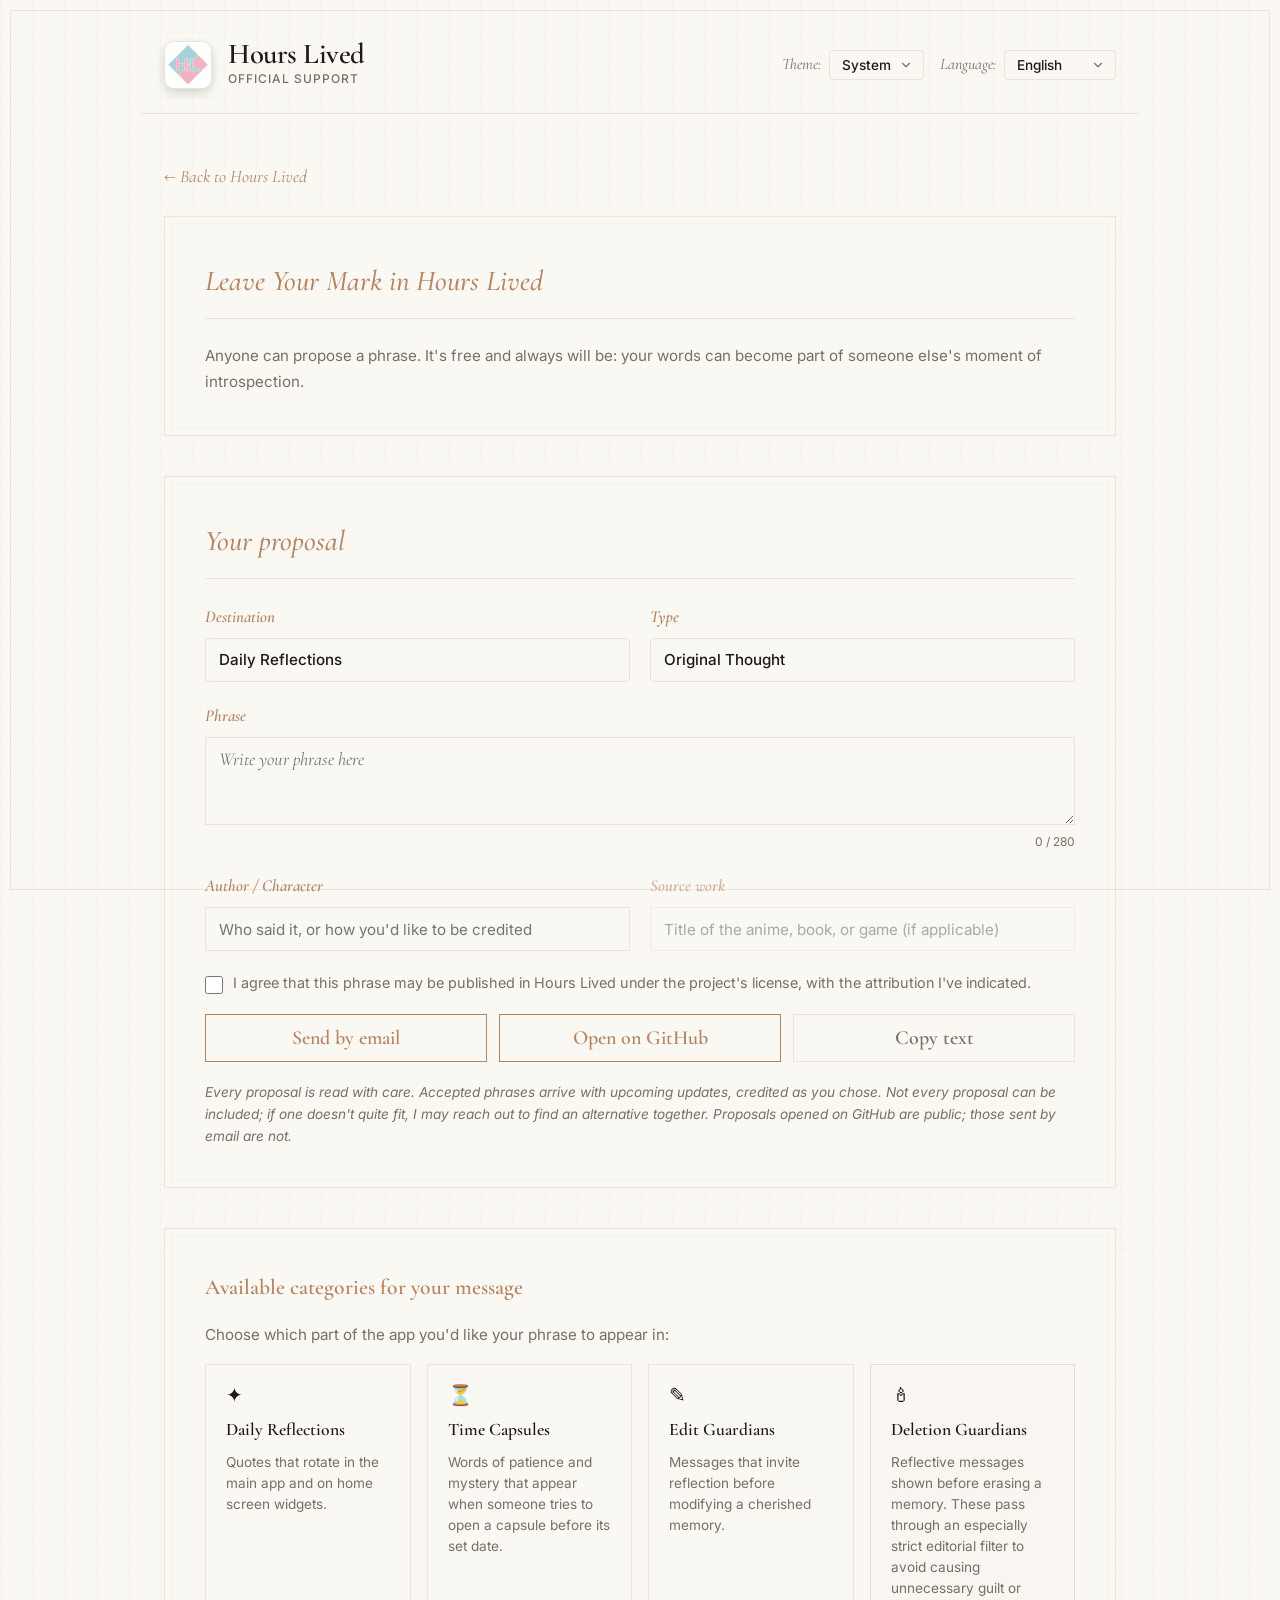
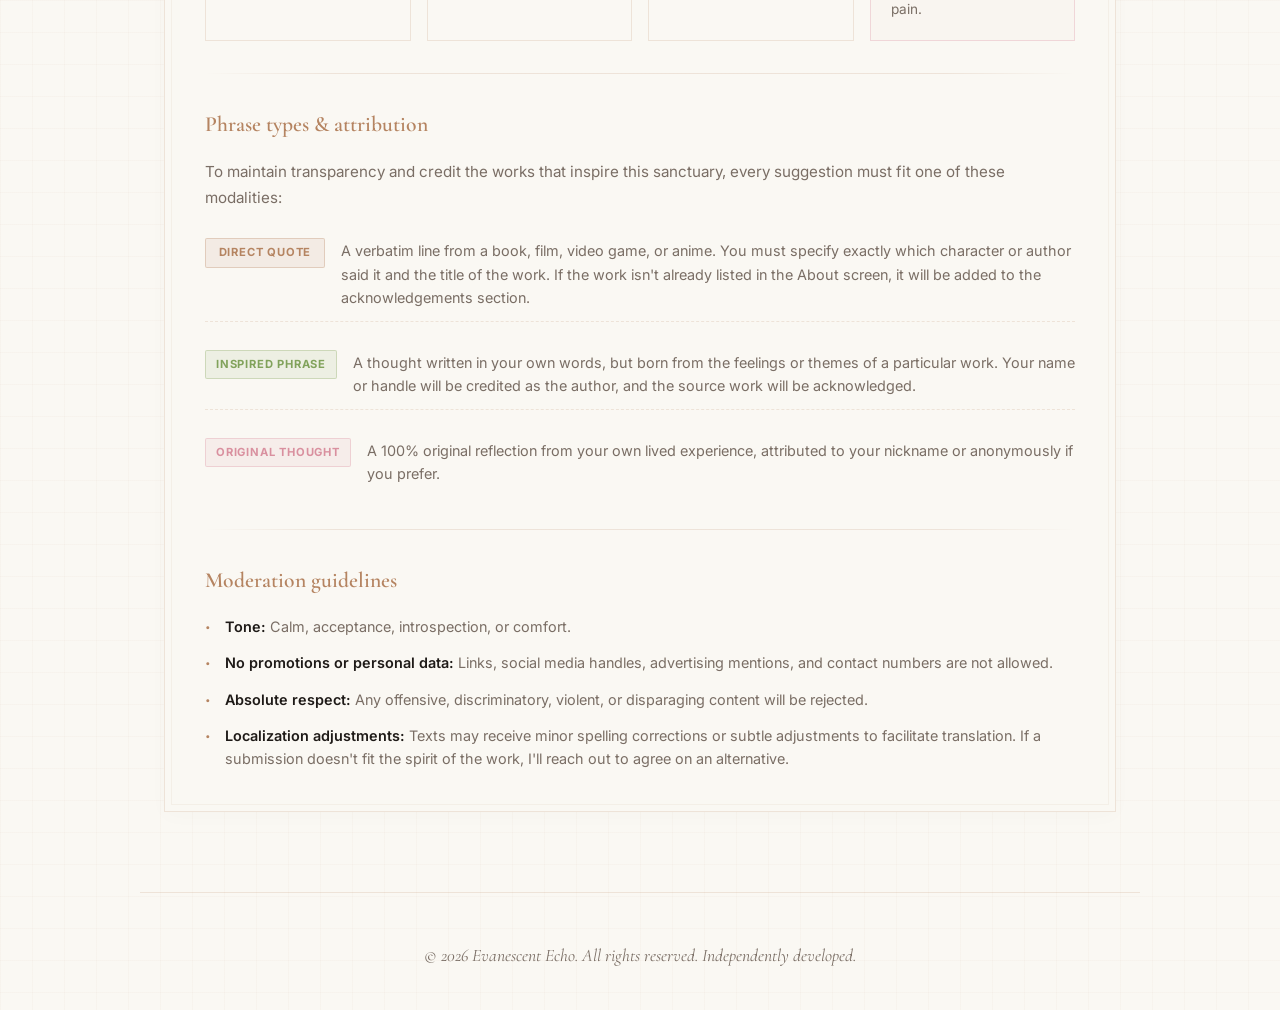
==== propose.html @ eb551d52 "feat(web): free phrase proposals on their own page Proposing a phrase no longer goes through Ko-fi. " ====
<!DOCTYPE html>
<html lang="en" data-theme="system">
<head>
    <meta charset="UTF-8">
    <meta name="viewport" content="width=device-width, initial-scale=1.0">
    <title>Hours Lived — Propose a phrase</title>

    <link rel="preconnect" href="https://fonts.googleapis.com">
    <link rel="preconnect" href="https://fonts.gstatic.com" crossorigin>
    <link href="https://fonts.googleapis.com/css2?family=Cormorant+Garamond:ital,wght@0,300;0,400;0,500;0,600;0,700;1,300;1,400;1,500;1,600&family=Inter:wght@300;400;500;600;700&display=swap" rel="stylesheet">

    <link rel="stylesheet" href="css/styles.css">
    <link rel="icon" type="image/png" href="assets/logo.png">
</head>
<body class="lang-active-en">

    <header>
        <div class="logo-area">
            <img src="assets/logo.png" alt="Hours Lived Logo" class="logo-img" onerror="this.style.display='none'">
            <div class="logo-text">
                <div class="logo-title">Hours Lived</div>
                <div class="logo-subtitle" data-i18n="logoSub">Official Support</div>
            </div>
        </div>

        <div class="selectors">
            <div class="select-wrapper">
                <span data-i18n="themeLbl">Theme:</span>
                <select id="theme-select" onchange="applyTheme(this.value)">
                    <option value="light" data-i18n="themeLight">Light</option>
                    <option value="dark" data-i18n="themeDark">Dark</option>
                    <option value="system" data-i18n="themeSystem" selected>System</option>
                </select>
            </div>
            <div class="select-wrapper">
                <span data-i18n="langLbl">Language:</span>
                <select id="lang-select" onchange="applyLanguage(this.value)">
                    <option value="en" selected>English</option>
                    <option value="es">Español</option>
                    <option value="de">Deutsch</option>
                    <option value="fr">Français</option>
                    <option value="it">Italiano</option>
                    <option value="ja">日本語</option>
                    <option value="ko">한국어</option>
                    <option value="pt">Português</option>
                    <option value="ru">Русский</option>
                    <option value="zh">中文</option>
                </select>
            </div>
        </div>
    </header>

    <main>
        <p class="propose-back"><a href="index.html" data-i18n="proposeBack">← Back to Hours Lived</a></p>

        <!-- Intro -->
        <div class="card">
            <div class="card-header">
                <h2 data-i18n="footprintTitle">Leave Your Mark on Hours Lived</h2>
            </div>
            <p class="propose-lead" data-i18n="proposeIntro">Anyone can propose a phrase. It's free and always will be: your words can become part of someone else's moment of introspection.</p>
        </div>

        <!-- Form -->
        <div class="card" style="margin-top: 2.5rem;">
            <div class="card-header">
                <h2 data-i18n="formTitle">Your proposal</h2>
            </div>
            <form id="propose-form" class="propose-form" novalidate>
                <div class="propose-row">
                    <label class="propose-field">
                        <span data-i18n="footprintTplKeyDest">Destination</span>
                        <select id="f-dest" name="dest">
                            <option value="daily" data-i18n="footprintCat1Title">Daily Reflections</option>
                            <option value="capsule" data-i18n="footprintCat2Title">Time Capsules</option>
                            <option value="edit" data-i18n="footprintCat3Title">Edit Guardians</option>
                            <option value="delete" data-i18n="footprintCat4Title">Deletion Guardians</option>
                        </select>
                    </label>
                    <label class="propose-field">
                        <span data-i18n="footprintTplKeyType">Type</span>
                        <select id="f-type" name="type">
                            <option value="direct" data-i18n="footprintTypeBadge1">Direct Quote</option>
                            <option value="inspired" data-i18n="footprintTypeBadge2">Inspired Thought</option>
                            <option value="original" data-i18n="footprintTypeBadge3" selected>Original Reflection</option>
                        </select>
                    </label>
                </div>

                <label class="propose-field">
                    <span data-i18n="footprintTplKeyPhrase">Quote</span>
                    <textarea id="f-phrase" name="phrase" rows="3" maxlength="280" required data-i18n-placeholder="footprintTplValPhrase" placeholder="Write your quote here"></textarea>
                    <small class="propose-counter"><span id="f-count">0</span> / 280</small>
                </label>

                <div class="propose-row">
                    <label class="propose-field">
                        <span data-i18n="footprintTplKeyAuthor">Author / Character</span>
                        <input id="f-author" name="author" type="text" maxlength="80" data-i18n-placeholder="footprintTplValAuthor" placeholder="Who said it, or how you want to sign">
                    </label>
                    <label class="propose-field" id="f-work-field">
                        <span data-i18n="footprintTplKeyWork">Original Work</span>
                        <input id="f-work" name="work" type="text" maxlength="120" data-i18n-placeholder="footprintTplValWork" placeholder="Title of the anime, book, or game">
                    </label>
                </div>

                <label class="propose-consent">
                    <input id="f-consent" type="checkbox" required>
                    <span data-i18n="formConsent">I agree that this phrase may be published in Hours Lived under the project's license, with the attribution I've indicated.</span>
                </label>

                <p id="f-error" class="propose-error" role="alert" hidden></p>

                <div class="propose-actions">
                    <button type="button" class="btn-action" id="f-email" data-i18n="formSendEmail">Send by email</button>
                    <button type="button" class="btn-action" id="f-github" data-i18n="formSendGithub">Open on GitHub</button>
                    <button type="button" class="btn-action propose-secondary" id="f-copy" data-i18n="formCopy">Copy text</button>
                </div>
                <p class="propose-note" data-i18n="formAfter">Every proposal is read with care. Accepted phrases arrive with upcoming updates, credited as you chose. Not every proposal can be included; if one doesn't quite fit, I may reach out to find an alternative together.</p>
            </form>
        </div>

        <!-- Guidelines -->
        <div class="card" style="margin-top: 2.5rem;">
            <h3 class="propose-subtitle" data-i18n="footprintCategoriesTitle">Available categories for your message</h3>
            <p class="propose-text" data-i18n="footprintCategoriesIntro">Choose which part of the project receives your quote:</p>
            <div class="footprint-categories">
                <div class="footprint-cat-card">
                    <div class="footprint-cat-icon">✦</div>
                    <h4 data-i18n="footprintCat1Title">Daily Reflections</h4>
                    <p data-i18n="footprintCat1Desc">Quotes rotating across the home screen and desktop widgets.</p>
                </div>
                <div class="footprint-cat-card">
                    <div class="footprint-cat-icon">⏳</div>
                    <h4 data-i18n="footprintCat2Title">Time Capsules</h4>
                    <p data-i18n="footprintCat2Desc">Words of patience displayed when someone attempts to unlock a capsule early.</p>
                </div>
                <div class="footprint-cat-card">
                    <div class="footprint-cat-icon">✎</div>
                    <h4 data-i18n="footprintCat3Title">Edit Guardians</h4>
                    <p data-i18n="footprintCat3Desc">Thoughtful prompts asking users to reflect before modifying a precious memory.</p>
                </div>
                <div class="footprint-cat-card footprint-cat-sensitive">
                    <div class="footprint-cat-icon">🕯</div>
                    <h4 data-i18n="footprintCat4Title">Deletion Guardians</h4>
                    <p data-i18n="footprintCat4Desc">Calming reflections before permanently deleting a memory, carefully curated to prevent distress.</p>
                </div>
            </div>

            <div class="divider-line"></div>

            <h3 class="propose-subtitle" data-i18n="footprintTypesTitle">Quote types and attribution</h3>
            <p class="propose-text" data-i18n="footprintTypesIntro">To maintain transparency and credit original works, suggestions must fit into one of these modalities:</p>
            <div class="footprint-types">
                <div class="footprint-type-row">
                    <span class="footprint-type-badge" data-i18n="footprintTypeBadge1">Direct Quote</span>
                    <p data-i18n="footprintTypeDesc1">A verbatim quote from a book, movie, game, or anime with precise character/author credit and source title.</p>
                </div>
                <div class="footprint-type-row">
                    <span class="footprint-type-badge secondary" data-i18n="footprintTypeBadge2">Inspired Thought</span>
                    <p data-i18n="footprintTypeDesc2">A reflection in your own words inspired by the themes of a particular work, attributed to you with reference to the original work.</p>
                </div>
                <div class="footprint-type-row">
                    <span class="footprint-type-badge tertiary" data-i18n="footprintTypeBadge3">Original Reflection</span>
                    <p data-i18n="footprintTypeDesc3">A 100% original thought born from your own life experiences, credited to your nickname or anonymously.</p>
                </div>
            </div>

            <div class="divider-line"></div>

            <h3 class="propose-subtitle" data-i18n="footprintModerationTitle">Moderation guidelines</h3>
            <ul class="footprint-moderation-list">
                <li><strong data-i18n="footprintModToneLabel">Tone:</strong> <span data-i18n="footprintModToneDesc">Calm, acceptance, introspection, or comfort.</span></li>
                <li><strong data-i18n="footprintModPrivLabel">No promotions or personal data:</strong> <span data-i18n="footprintModPrivDesc">No links, social media handles, advertising, or contact information.</span></li>
                <li><strong data-i18n="footprintModRespLabel">Absolute respect:</strong> <span data-i18n="footprintModRespDesc">Any offensive, discriminatory, violent, or disparaging content will be rejected.</span></li>
                <li><strong data-i18n="footprintModL10nLabel">Localization adjustments:</strong> <span data-i18n="footprintModL10nDesc">Texts may receive minor adjustments to facilitate translation.</span></li>
            </ul>
        </div>
    </main>

    <footer>
        <p data-i18n="footerText">© 2026 Evanescent Echo. All rights reserved. Independently developed.</p>
    </footer>

    <script src="js/propose.js"></script>
</body>
</html>
---- css/styles.css ----
/* CSS Custom Properties for Clannad Palettes */
:root {
    /* Light Theme values */
    --light-primary: #B58461;
    --light-secondary: #81A25B;
    --light-tertiary: #D9909F;
    --light-background: #FAF8F3;
    --light-surface: #FAF8F3;
    --light-text-primary: #1E1A17;
    --light-text-secondary: #7A6E65;
    --light-border: rgba(181, 132, 97, 0.18);
    --light-paper-grid: rgba(181, 132, 97, 0.035);

    /* Dark Theme values */
    --dark-primary: #C79A78;
    --dark-secondary: #A2C778;
    --dark-tertiary: #E59CA8;
    --dark-background: #181512;
    --dark-surface: #181512;
    --dark-text-primary: #E5E2E0;
    --dark-text-secondary: #A8A19B;
    --dark-border: rgba(199, 154, 120, 0.18);
    --dark-paper-grid: rgba(199, 154, 120, 0.025);

    /* Active Theme variables (Defaults to Light) */
    --primary: var(--light-primary);
    --secondary: var(--light-secondary);
    --tertiary: var(--light-tertiary);
    --background: var(--light-background);
    --surface: var(--light-surface);
    --text-primary: var(--light-text-primary);
    --text-secondary: var(--light-text-secondary);
    --border: var(--light-border);
    --paper-grid: var(--light-paper-grid);
    --transition-speed: 0.3s;
}

/* Dark Theme Override class */
[data-theme="dark"] {
    --primary: var(--dark-primary);
    --secondary: var(--dark-secondary);
    --tertiary: var(--dark-tertiary);
    --background: var(--dark-background);
    --surface: var(--dark-surface);
    --text-primary: var(--dark-text-primary);
    --text-secondary: var(--dark-text-secondary);
    --border: var(--dark-border);
    --paper-grid: var(--dark-paper-grid);
}

/* System Theme logic is handled in Javascript to ensure local storage syncs correctly */

* {
    box-sizing: border-box;
    margin: 0;
    padding: 0;
}

body {
    font-family: 'Inter', sans-serif;
    background-color: var(--background);
    color: var(--text-primary);
    line-height: 1.7;
    min-height: 100vh;
    display: flex;
    flex-direction: column;
    position: relative;
    /* Bullet journal paper pattern */
    background-size: 32px 32px;
    background-image: 
        linear-gradient(to right, var(--paper-grid) 1px, transparent 1px),
        linear-gradient(to bottom, var(--paper-grid) 1px, transparent 1px);
    transition: background-color var(--transition-speed), color var(--transition-speed);
}

/* Classical literary framing / border decoration */
body::before {
    content: "";
    position: fixed;
    top: 10px;
    left: 10px;
    right: 10px;
    bottom: 10px;
    border: 1px double var(--border);
    pointer-events: none;
    z-index: 1000;
}

header {
    max-width: 1000px;
    width: 100%;
    margin: 0 auto;
    padding: 2.5rem 1.5rem 1.5rem;
    display: flex;
    justify-content: space-between;
    align-items: center;
    flex-wrap: wrap;
    gap: 1.5rem;
    border-bottom: 1px solid var(--border);
}

.logo-area {
    display: flex;
    align-items: center;
    gap: 1rem;
}

.logo-img {
    width: 48px;
    height: 48px;
    border-radius: 10px;
    box-shadow: 0 4px 10px rgba(0, 0, 0, 0.15);
    border: 1px solid var(--border);
}

.logo-text {
    display: flex;
    flex-direction: column;
}

.logo-title {
    font-family: 'Cormorant Garamond', serif;
    font-size: 1.8rem;
    font-weight: 600;
    line-height: 1;
    letter-spacing: -0.5px;
}

.logo-subtitle {
    font-size: 0.75rem;
    color: var(--text-secondary);
    letter-spacing: 1px;
    text-transform: uppercase;
    font-weight: 500;
}

.selectors {
    display: flex;
    align-items: center;
    gap: 1rem;
}

/* Classical Selector Dropdowns */
.select-wrapper {
    position: relative;
    display: flex;
    align-items: center;
}

.select-wrapper span {
    font-family: 'Cormorant Garamond', serif;
    font-size: 1rem;
    font-style: italic;
    margin-right: 0.5rem;
    color: var(--text-secondary);
}

select {
    appearance: none;
    -webkit-appearance: none;
    background: var(--surface);
    border: 1px solid var(--border);
    color: var(--text-primary);
    padding: 6px 32px 6px 12px;
    border-radius: 4px;
    font-size: 0.85rem;
    font-family: 'Inter', sans-serif;
    font-weight: 500;
    cursor: pointer;
    outline: none;
    background-image: url("data:image/svg+xml;charset=UTF-8,%3csvg xmlns='http://www.w3.org/2000/svg' viewBox='0 0 24 24' fill='none' stroke='%237A6E65' stroke-width='2' stroke-linecap='round' stroke-linejoin='round'%3e%3cpolyline points='6 9 12 15 18 9'%3e%3c/polyline%3e%3c/svg%3e");
    background-repeat: no-repeat;
    background-position: right 10px center;
    background-size: 14px;
    transition: all var(--transition-speed);
}

select:hover {
    border-color: var(--primary);
}

main {
    flex: 1;
    max-width: 1000px;
    width: 100%;
    margin: 0 auto;
    padding: 3rem 1.5rem 5rem;
}

/* Hero Text */
.hero {
    text-align: center;
    margin-bottom: 3.5rem;
}

.hero h1 {
    font-family: 'Cormorant Garamond', serif;
    font-size: 3.2rem;
    font-weight: 400;
    font-style: italic;
    margin-bottom: 0.5rem;
    color: var(--text-primary);
}

.hero p {
    color: var(--text-secondary);
    font-size: 1.05rem;
    max-width: 550px;
    margin: 0 auto;
    font-family: 'Inter', sans-serif;
}

/* Editorial Index Navigation */
.tabs {
    display: flex;
    justify-content: center;
    flex-wrap: wrap;
    gap: 0.5rem;
    margin-bottom: 3rem;
    border-bottom: 1px solid var(--border);
    padding-bottom: 1rem;
}

.tab-btn {
    background: transparent;
    border: none;
    color: var(--text-secondary);
    font-family: 'Cormorant Garamond', serif;
    font-size: 1.25rem;
    font-weight: 500;
    padding: 8px 18px;
    cursor: pointer;
    border-radius: 4px;
    transition: all var(--transition-speed);
    position: relative;
}

.tab-btn:hover {
    color: var(--text-primary);
}

.tab-btn.active {
    color: var(--primary);
    font-weight: 600;
    background: rgba(181, 132, 97, 0.06);
}

.tab-panel {
    display: none;
}

.tab-panel.active {
    display: block;
    animation: fadeIn 0.5s ease;
}

/* Layout Grid */
.grid-layout {
    display: grid;
    grid-template-columns: 1.4fr 1fr;
    gap: 2.5rem;
    align-items: start;
}

@media (max-width: 850px) {
    .grid-layout {
        grid-template-columns: 1fr;
    }
}

/* Book-like Editorial Card */
.card {
    background: var(--surface);
    border: 1px solid var(--border);
    padding: 2.5rem;
    box-shadow: 0 4px 20px rgba(0, 0, 0, 0.02);
    position: relative;
}

/* Decorative vintage corner accents */
.card::before {
    content: "";
    position: absolute;
    top: 6px;
    left: 6px;
    right: 6px;
    bottom: 6px;
    border: 1px solid rgba(181, 132, 97, 0.08);
    pointer-events: none;
}

.card-header {
    margin-bottom: 1.5rem;
    border-bottom: 1px solid var(--border);
    padding-bottom: 0.75rem;
}

.card-header h2 {
    font-family: 'Cormorant Garamond', serif;
    font-size: 1.8rem;
    font-weight: 500;
    font-style: italic;
    color: var(--primary);
}

/* Literary Quote Block */
.quote-block {
    font-family: 'Cormorant Garamond', serif;
    font-size: 1.4rem;
    font-style: italic;
    color: var(--text-secondary);
    border-left: 2px solid var(--primary);
    padding-left: 1.5rem;
    margin: 2rem 0;
    line-height: 1.5;
}

.quote-block p {
    margin-bottom: 0.5rem;
}

#quote-author {
    font-family: 'Inter', sans-serif;
    font-size: 0.8rem;
    text-transform: uppercase;
    letter-spacing: 1px;
    font-weight: 600;
    text-align: right;
    color: var(--text-secondary);
    font-style: normal;
}

/* Custom Classical Buttons */
.btn-action {
    display: inline-flex;
    align-items: center;
    justify-content: center;
    background: transparent;
    border: 1px solid var(--primary);
    color: var(--primary);
    font-family: 'Cormorant Garamond', serif;
    font-weight: 600;
    font-size: 1.25rem;
    padding: 10px 24px;
    cursor: pointer;
    text-decoration: none;
    transition: all var(--transition-speed);
    width: 100%;
    text-align: center;
}

.btn-action:hover {
    background: var(--primary);
    color: var(--background);
}

.btn-kofi {
    border-color: var(--tertiary);
    color: var(--tertiary);
}

.btn-kofi:hover {
    background: var(--tertiary);
    color: var(--background);
}

.divider-line {
    height: 1px;
    background: linear-gradient(to right, transparent, var(--border) 15%, var(--border) 85%, transparent);
    margin: 2rem 0;
}

.contact-info {
    display: flex;
    flex-direction: column;
    gap: 0.25rem;
}

.contact-info label {
    font-family: 'Cormorant Garamond', serif;
    font-size: 1.15rem;
    font-style: italic;
    color: var(--text-secondary);
}

.contact-info a {
    color: var(--primary);
    text-decoration: none;
    font-weight: 500;
    font-size: 0.95rem;
}

.contact-info a:hover {
    text-decoration: underline;
}

/* Showcase Cards */
.feature-item {
    margin-bottom: 2rem;
}

.feature-item h3 {
    font-family: 'Cormorant Garamond', serif;
    font-size: 1.4rem;
    font-weight: 600;
    color: var(--secondary);
    margin-bottom: 0.5rem;
}

.feature-item p {
    color: var(--text-secondary);
    font-size: 0.95rem;
}

/* FAQ Styling */
.faq-item {
    margin-bottom: 2.2rem;
    border-bottom: 1px dashed var(--border);
    padding-bottom: 1.5rem;
}

.faq-item:last-child {
    border-bottom: none;
    padding-bottom: 0;
}

.faq-item h3 {
    font-family: 'Cormorant Garamond', serif;
    font-size: 1.4rem;
    font-weight: 600;
    color: var(--primary);
    margin-bottom: 0.5rem;
}

.faq-item p {
    color: var(--text-secondary);
    font-size: 0.95rem;
}

/* Legal Document Structure */
.document-container {
    max-width: 800px;
    margin: 0 auto;
}

.doc-meta {
    font-family: 'Cormorant Garamond', serif;
    font-size: 1.1rem;
    font-style: italic;
    color: var(--text-secondary);
    margin-bottom: 1.5rem;
    border-left: 2px solid var(--tertiary);
    padding-left: 0.75rem;
}

.doc-section {
    margin-bottom: 2.5rem;
}

.doc-section h3 {
    font-family: 'Cormorant Garamond', serif;
    font-size: 1.5rem;
    font-weight: 600;
    color: var(--primary);
    margin-bottom: 0.75rem;
}

.doc-section p, .doc-section ul {
    color: var(--text-secondary);
    font-size: 0.95rem;
    margin-bottom: 1rem;
}

.doc-section ul {
    padding-left: 1.5rem;
}

.doc-section li {
    margin-bottom: 0.5rem;
}

footer {
    max-width: 1000px;
    width: 100%;
    margin: auto auto 0 auto;
    padding: 3rem 1.5rem 2.5rem;
    border-top: 1px solid var(--border);
    text-align: center;
}

footer p {
    font-family: 'Cormorant Garamond', serif;
    color: var(--text-secondary);
    font-size: 1.1rem;
    font-style: italic;
}

html {
    scroll-behavior: smooth;
}

/* Custom Editorial Scrollbar */
::-webkit-scrollbar {
    width: 8px;
    height: 8px;
}
::-webkit-scrollbar-track {
    background: var(--background);
}
::-webkit-scrollbar-thumb {
    background: var(--border);
    border-radius: 4px;
}
::-webkit-scrollbar-thumb:hover {
    background: var(--primary);
}

/* Inline Code tag styling */
code {
    font-family: 'Courier New', Courier, monospace;
    background: rgba(181, 132, 97, 0.08);
    color: var(--primary);
    padding: 2px 6px;
    border-radius: 4px;
    font-size: 0.9em;
    font-weight: 500;
}

[data-theme="dark"] code {
    background: rgba(199, 154, 120, 0.12);
}

/* ==========================================
   Features Minimal Grid
   ========================================== */
.features-minimal-grid {
    display: grid;
    grid-template-columns: repeat(auto-fit, minmax(260px, 1fr));
    gap: 1.5rem;
    margin-top: 1.5rem;
}

.feature-minimal-card {
    padding: 1.25rem 1.5rem;
    border: 1px solid var(--border);
    background: var(--surface);
    position: relative;
}

.feature-minimal-card h3 {
    font-family: 'Cormorant Garamond', serif;
    font-size: 1.2rem;
    font-weight: 600;
    color: var(--secondary);
    margin-bottom: 0.5rem;
}

.feature-minimal-card p {
    font-size: 0.9rem;
    color: var(--text-secondary);
    line-height: 1.65;
}

/* ==========================================
   Benefits / Tiers Grid
   ========================================== */
.benefits-grid {
    display: grid;
    grid-template-columns: repeat(auto-fit, minmax(240px, 1fr));
    gap: 1.5rem;
}

.benefit-card {
    border: 1px solid var(--border);
    padding: 1.5rem;
    position: relative;
    background: var(--surface);
    transition: all var(--transition-speed);
}

.benefit-card:hover {
    transform: translateY(-4px);
    box-shadow: 0 10px 25px rgba(0, 0, 0, 0.03);
}

.benefit-card.premium {
    border-color: var(--primary);
    background: rgba(181, 132, 97, 0.04);
}

.benefit-badge {
    display: inline-block;
    font-family: 'Inter', sans-serif;
    font-size: 0.7rem;
    font-weight: 700;
    text-transform: uppercase;
    letter-spacing: 1px;
    padding: 3px 8px;
    border-radius: 2px;
    background: var(--border);
    color: var(--text-secondary);
    margin-bottom: 0.75rem;
}

.benefit-badge.monthly {
    background: var(--primary);
    color: var(--background);
}

.benefit-card h3 {
    font-family: 'Cormorant Garamond', serif;
    font-size: 1.3rem;
    font-weight: 600;
    color: var(--text-primary);
    margin-bottom: 0.25rem;
}

/* ==========================================
   Changelog Section Styles
   ========================================== */
.changelog-subtabs {
    display: flex;
    gap: 0.5rem;
    margin-bottom: 1.5rem;
    flex-wrap: wrap;
}

.subtab-btn {
    background: transparent;
    border: 1px solid var(--border);
    color: var(--text-secondary);
    font-family: 'Inter', sans-serif;
    font-size: 0.8rem;
    font-weight: 500;
    padding: 5px 14px;
    border-radius: 3px;
    cursor: pointer;
    transition: all var(--transition-speed);
    text-transform: uppercase;
    letter-spacing: 0.5px;
}

.subtab-btn:hover {
    border-color: var(--primary);
    color: var(--primary);
}

.subtab-btn.active {
    background: var(--primary);
    border-color: var(--primary);
    color: var(--background);
}

/* Alpha Notice Box */
.alpha-notice-box {
    border: 1px dashed var(--border);
    background: rgba(181, 132, 97, 0.04);
    padding: 0.75rem 1rem;
    margin-bottom: 1.5rem;
    font-size: 0.85rem;
    color: var(--text-secondary);
    font-style: italic;
}

/* Changelog Timeline */
.changelog-timeline {
    display: flex;
    flex-direction: column;
    gap: 2rem;
}

.timeline-item {
    border-left: 2px solid var(--border);
    padding-left: 1.5rem;
    position: relative;
}

.timeline-item::before {
    content: '';
    position: absolute;
    left: -5px;
    top: 6px;
    width: 8px;
    height: 8px;
    border-radius: 50%;
    background: var(--primary);
}

.timeline-header {
    display: flex;
    align-items: center;
    gap: 1rem;
    margin-bottom: 0.4rem;
    flex-wrap: wrap;
}

.timeline-version {
    font-family: 'Inter', sans-serif;
    font-size: 0.8rem;
    font-weight: 700;
    text-transform: uppercase;
    letter-spacing: 0.5px;
    color: var(--primary);
    background: rgba(181, 132, 97, 0.1);
    padding: 2px 8px;
    border-radius: 2px;
}

.timeline-date {
    font-size: 0.8rem;
    color: var(--text-secondary);
    font-style: italic;
    font-family: 'Cormorant Garamond', serif;
}

.timeline-title {
    font-family: 'Cormorant Garamond', serif;
    font-size: 1.3rem;
    font-weight: 600;
    color: var(--text-primary);
    margin-bottom: 0.75rem;
}

.timeline-changes {
    list-style: none;
    display: flex;
    flex-direction: column;
    gap: 0.4rem;
}

.timeline-changes li {
    font-size: 0.9rem;
    color: var(--text-secondary);
    padding-left: 1rem;
    position: relative;
    line-height: 1.5;
}

.timeline-changes li::before {
    content: '·';
    position: absolute;
    left: 0;
    color: var(--primary);
    font-weight: 700;
}

/* ==========================================
   Roadmap Section Styles
   ========================================== */
.roadmap-columns {
    display: grid;
    grid-template-columns: repeat(auto-fit, minmax(200px, 1fr));
    gap: 2rem;
}

@media (max-width: 768px) {
    .roadmap-columns {
        grid-template-columns: 1fr;
    }
}

.roadmap-column {
    background: rgba(181, 132, 97, 0.02);
    border: 1px dashed var(--border);
    padding: 1.5rem;
    border-radius: 6px;
}

.roadmap-column-header {
    display: flex;
    align-items: center;
    gap: 0.6rem;
    margin-bottom: 1rem;
    padding-bottom: 0.5rem;
    border-bottom: 1px solid var(--border);
}

.roadmap-column-header h3 {
    font-family: 'Cormorant Garamond', serif;
    font-size: 1.2rem;
    font-weight: 600;
    color: var(--text-primary);
}

.dot {
    width: 10px;
    height: 10px;
    border-radius: 50%;
    flex-shrink: 0;
}

.dot.planned { background: var(--border); border: 2px solid var(--text-secondary); }
.dot.in-progress { background: var(--primary); }
.dot.completed { background: var(--secondary); }

.roadmap-list {
    display: flex;
    flex-direction: column;
    gap: 0.75rem;
}

.roadmap-item {
    padding: 0.6rem 0.75rem;
    border: 1px solid var(--border);
    font-size: 0.9rem;
    color: var(--text-secondary);
    background: var(--surface);
    transition: all var(--transition-speed);
}

.roadmap-item:hover {
    border-color: var(--primary);
}

/* Completed items get a strikethrough treatment */
.roadmap-item.completed {
    opacity: 0.6;
    text-decoration: line-through;
    text-decoration-color: var(--secondary);
}

.roadmap-item p {
    font-size: 0.9rem;
    color: var(--text-primary);
    line-height: 1.4;
}

@keyframes fadeIn {
    from { opacity: 0; transform: translateY(5px); }
    to { opacity: 1; transform: translateY(0); }
}

/* ==========================================
   Deja tu Huella — Donor Guidelines
   ========================================== */

/* Destination category cards */
.footprint-categories {
    display: grid;
    grid-template-columns: repeat(auto-fit, minmax(200px, 1fr));
    gap: 1rem;
    margin-top: 0.5rem;
}

.footprint-cat-card {
    border: 1px solid var(--border);
    padding: 1.25rem;
    background: var(--surface);
    display: flex;
    flex-direction: column;
    gap: 0.4rem;
    transition: border-color var(--transition-speed);
}

.footprint-cat-card:hover {
    border-color: var(--primary);
}

.footprint-cat-sensitive {
    border-color: rgba(217, 144, 159, 0.3);
    background: rgba(217, 144, 159, 0.03);
}

.footprint-cat-icon {
    font-size: 1.25rem;
    margin-bottom: 0.25rem;
    line-height: 1;
}

.footprint-cat-card h4 {
    font-family: 'Cormorant Garamond', serif;
    font-size: 1.1rem;
    font-weight: 600;
    color: var(--text-primary);
}

.footprint-cat-card p {
    font-size: 0.85rem;
    color: var(--text-secondary);
    line-height: 1.55;
    flex: 1;
}

.footprint-file-tag {
    margin-top: 0.5rem;
    align-self: flex-start;
    font-size: 0.75rem;
    padding: 2px 7px;
    border-radius: 3px;
    background: rgba(181, 132, 97, 0.08);
    color: var(--primary);
    font-family: 'Courier New', Courier, monospace;
    font-weight: 600;
    letter-spacing: 0.3px;
}

/* Phrase type rows */
.footprint-types {
    display: flex;
    flex-direction: column;
    gap: 1rem;
}

.footprint-type-row {
    display: flex;
    align-items: baseline;
    gap: 1rem;
    padding: 0.75rem 0;
    border-bottom: 1px dashed var(--border);
}

.footprint-type-row:last-child {
    border-bottom: none;
}

.footprint-type-row p {
    font-size: 0.9rem;
    color: var(--text-secondary);
    line-height: 1.6;
    flex: 1;
}

.footprint-type-badge {
    display: inline-block;
    flex-shrink: 0;
    font-family: 'Inter', sans-serif;
    font-size: 0.7rem;
    font-weight: 700;
    text-transform: uppercase;
    letter-spacing: 0.8px;
    padding: 4px 10px;
    border-radius: 2px;
    min-width: 120px;
    text-align: center;
    background: rgba(181, 132, 97, 0.1);
    color: var(--primary);
    border: 1px solid rgba(181, 132, 97, 0.3);
}

.footprint-type-badge.secondary {
    background: rgba(129, 162, 91, 0.1);
    color: var(--secondary);
    border-color: rgba(129, 162, 91, 0.3);
}

.footprint-type-badge.tertiary {
    background: rgba(217, 144, 159, 0.1);
    color: var(--tertiary);
    border-color: rgba(217, 144, 159, 0.3);
}

/* Template / ficha block */
.footprint-template {
    border: 1px solid var(--border);
    background: rgba(181, 132, 97, 0.025);
    overflow: hidden;
}

.footprint-template-row {
    display: flex;
    align-items: baseline;
    border-bottom: 1px solid var(--border);
    gap: 0;
}

.footprint-template-row:last-child {
    border-bottom: none;
}

.footprint-template-key {
    font-family: 'Cormorant Garamond', serif;
    font-size: 0.95rem;
    font-weight: 600;
    font-style: italic;
    color: var(--primary);
    padding: 0.6rem 1rem;
    min-width: 160px;
    border-right: 1px solid var(--border);
    line-height: 1.4;
}

.footprint-template-val {
    font-size: 0.88rem;
    color: var(--text-secondary);
    padding: 0.6rem 1rem;
    line-height: 1.4;
    flex: 1;
}

.footprint-template-italic {
    font-family: 'Cormorant Garamond', serif;
    font-style: italic;
    font-size: 1rem;
    color: var(--text-primary);
}

.footprint-template-quote {
    background: rgba(181, 132, 97, 0.04);
}

@media (max-width: 600px) {
    .footprint-template-row {
        flex-direction: column;
    }
    .footprint-template-key {
        min-width: unset;
        border-right: none;
        border-bottom: 1px solid var(--border);
        padding-bottom: 0.3rem;
    }
    .footprint-type-row {
        flex-direction: column;
        gap: 0.5rem;
    }
    .footprint-type-badge {
        min-width: unset;
    }
}

/* Moderation list */
.footprint-moderation-list {
    list-style: none;
    padding: 0;
    display: flex;
    flex-direction: column;
    gap: 0.85rem;
}

.footprint-moderation-list li {
    font-size: 0.9rem;
    color: var(--text-secondary);
    padding-left: 1.25rem;
    position: relative;
    line-height: 1.6;
}

.footprint-moderation-list li::before {
    content: '·';
    position: absolute;
    left: 0;
    color: var(--primary);
    font-weight: 700;
    font-size: 1.1rem;
    line-height: 1.5;
}

.footprint-moderation-list li strong {
    color: var(--text-primary);
    font-weight: 600;
}
/* ==========================================
   Phrase proposal page (propose.html)
   ========================================== */
.propose-back {
    margin-bottom: 1.5rem;
}

.propose-back a {
    color: var(--primary);
    text-decoration: none;
    font-family: 'Cormorant Garamond', serif;
    font-size: 1.1rem;
    font-style: italic;
}

.propose-back a:hover {
    text-decoration: underline;
}

.propose-lead,
.propose-text {
    font-size: 0.95rem;
    color: var(--text-secondary);
    line-height: 1.7;
}

.propose-text {
    margin-bottom: 1rem;
}

.propose-subtitle {
    font-family: 'Cormorant Garamond', serif;
    font-size: 1.35rem;
    font-weight: 600;
    color: var(--primary);
    margin-bottom: 1rem;
}

.propose-form {
    display: flex;
    flex-direction: column;
    gap: 1.25rem;
}

.propose-row {
    display: grid;
    grid-template-columns: repeat(auto-fit, minmax(220px, 1fr));
    gap: 1.25rem;
}

.propose-field {
    display: flex;
    flex-direction: column;
    gap: 0.4rem;
    min-width: 0;
}

.propose-field > span {
    font-family: 'Cormorant Garamond', serif;
    font-size: 1.05rem;
    font-weight: 600;
    font-style: italic;
    color: var(--primary);
}

.propose-field input,
.propose-field select,
.propose-field textarea {
    width: 100%;
    font-family: 'Inter', sans-serif;
    font-size: 0.95rem;
    color: var(--text-primary);
    background: var(--surface);
    border: 1px solid var(--border);
    padding: 0.65rem 0.8rem;
    min-height: 44px;
    transition: border-color var(--transition-speed);
}

.propose-field textarea {
    font-family: 'Cormorant Garamond', serif;
    font-size: 1.15rem;
    font-style: italic;
    resize: vertical;
}

.propose-field input:focus,
.propose-field select:focus,
.propose-field textarea:focus {
    outline: none;
    border-color: var(--primary);
}

.propose-muted {
    opacity: 0.6;
}

.propose-counter {
    align-self: flex-end;
    font-size: 0.75rem;
    color: var(--text-secondary);
}

.propose-consent {
    display: flex;
    align-items: flex-start;
    gap: 0.6rem;
    font-size: 0.9rem;
    color: var(--text-secondary);
    line-height: 1.6;
    cursor: pointer;
}

.propose-consent input {
    margin-top: 0.3rem;
    width: 18px;
    height: 18px;
    flex-shrink: 0;
    accent-color: var(--primary);
}

.propose-error {
    font-size: 0.9rem;
    color: var(--tertiary);
    border-left: 2px solid var(--tertiary);
    padding-left: 0.75rem;
}

.propose-actions {
    display: flex;
    flex-wrap: wrap;
    gap: 0.75rem;
}

.propose-actions .btn-action {
    width: auto;
    flex: 1 1 180px;
    min-height: 48px;
}

.propose-actions .propose-secondary {
    border-color: var(--border);
    color: var(--text-secondary);
}

.propose-note {
    font-size: 0.85rem;
    color: var(--text-secondary);
    line-height: 1.6;
    font-style: italic;
}
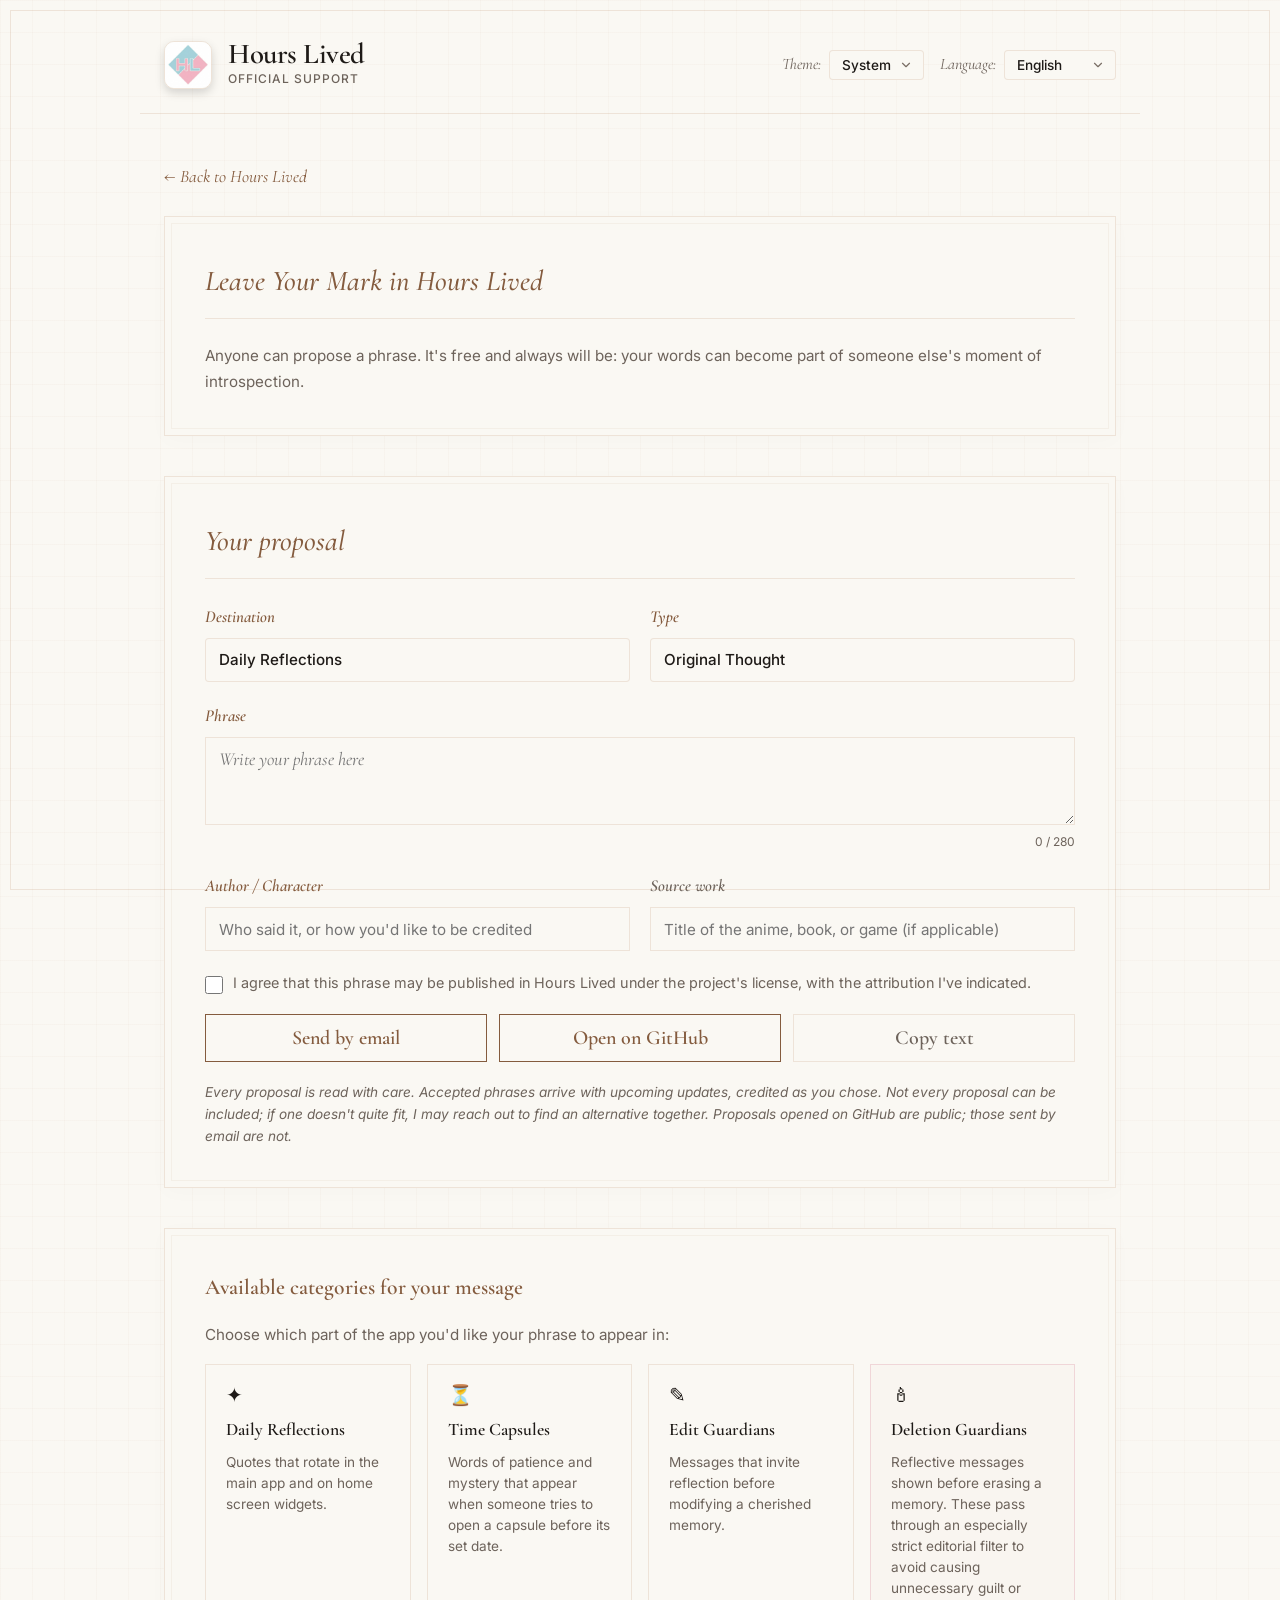
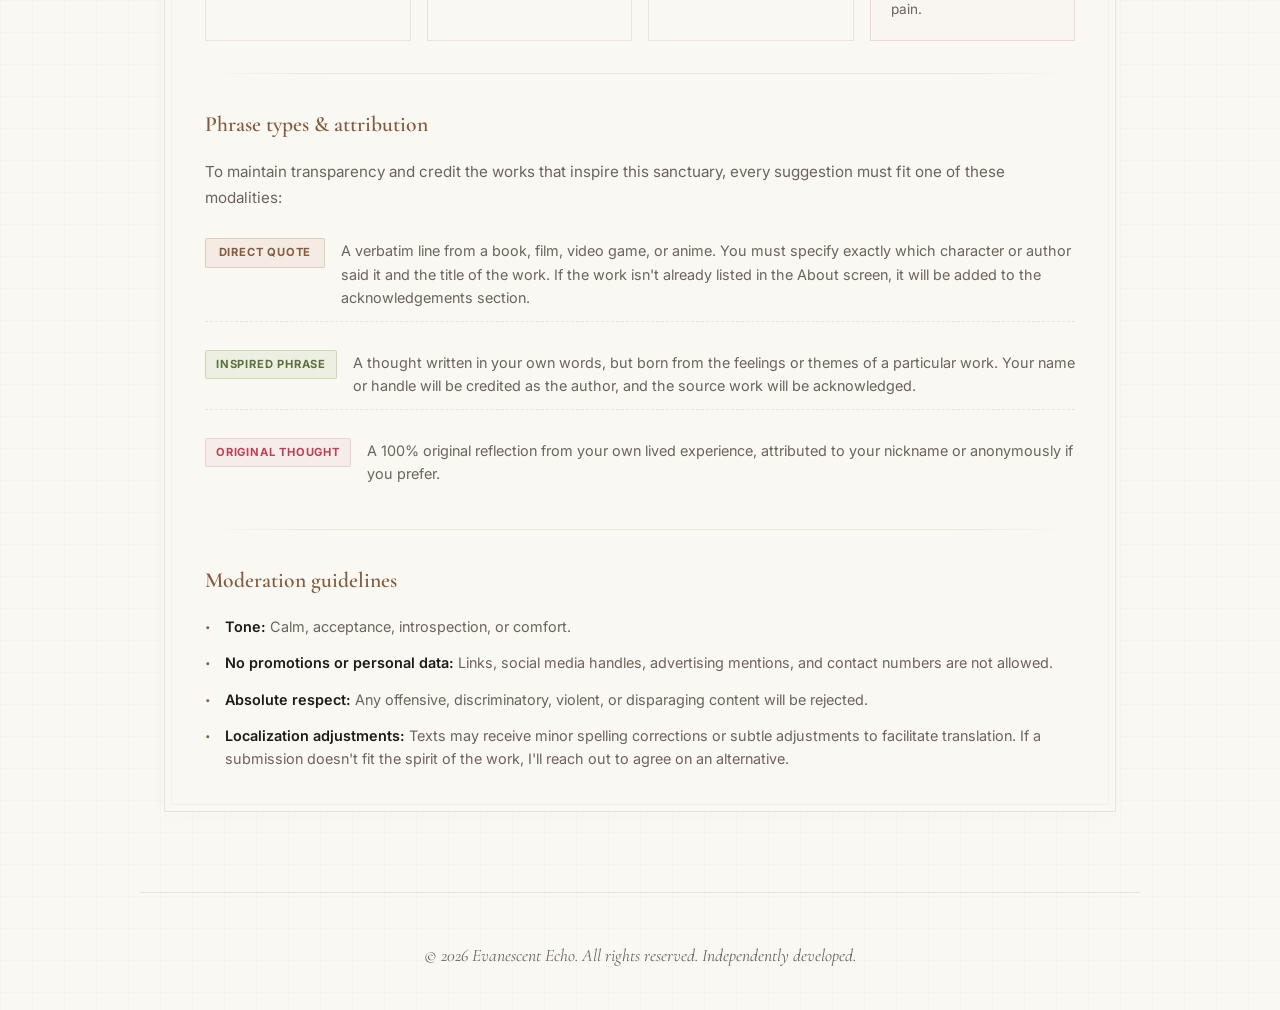
==== commit d5e4488f: "feat(a11y): suite accessibility layer, links without underline and a readable Copy button Loads the " ====
--- a/propose.html
+++ b/propose.html
@@ -10,6 +10,9 @@
     <link href="https://fonts.googleapis.com/css2?family=Cormorant+Garamond:ital,wght@0,300;0,400;0,500;0,600;0,700;1,300;1,400;1,500;1,600&family=Inter:wght@300;400;500;600;700&display=swap" rel="stylesheet">
 
     <link rel="stylesheet" href="css/styles.css">
+    <!-- Suite accessibility layer (WCAG 2.2 AA base + visitor preferences) -->
+    <link rel="stylesheet" href="/evanescent-web-a11y/a11y.css">
+    <script src="/evanescent-web-a11y/a11y.js"></script>
     <link rel="icon" type="image/png" href="assets/logo.png">
 </head>
 <body class="lang-active-en">
@@ -23,18 +26,18 @@
             </div>
         </div>
 
-        <div class="selectors">
+        <div class="selectors" data-a11y-slot>
             <div class="select-wrapper">
-                <span data-i18n="themeLbl">Theme:</span>
-                <select id="theme-select" onchange="applyTheme(this.value)">
+                <span id="theme-lbl" data-i18n="themeLbl">Theme:</span>
+                <select id="theme-select" aria-labelledby="theme-lbl" onchange="applyTheme(this.value)">
                     <option value="light" data-i18n="themeLight">Light</option>
                     <option value="dark" data-i18n="themeDark">Dark</option>
                     <option value="system" data-i18n="themeSystem" selected>System</option>
                 </select>
             </div>
             <div class="select-wrapper">
-                <span data-i18n="langLbl">Language:</span>
-                <select id="lang-select" onchange="applyLanguage(this.value)">
+                <span id="lang-lbl" data-i18n="langLbl">Language:</span>
+                <select id="lang-select" aria-labelledby="lang-lbl" onchange="applyLanguage(this.value)">
                     <option value="en" selected>English</option>
                     <option value="es">Español</option>
                     <option value="de">Deutsch</option>
@@ -56,7 +59,7 @@
         <!-- Intro -->
         <div class="card">
             <div class="card-header">
-                <h2 data-i18n="footprintTitle">Leave Your Mark on Hours Lived</h2>
+                <h1 class="propose-title" data-i18n="footprintTitle">Leave Your Mark on Hours Lived</h1>
             </div>
             <p class="propose-lead" data-i18n="proposeIntro">Anyone can propose a phrase. It's free and always will be: your words can become part of someone else's moment of introspection.</p>
         </div>
--- a/css/styles.css
+++ b/css/styles.css
@@ -1,13 +1,13 @@
 /* CSS Custom Properties for Clannad Palettes */
 :root {
     /* Light Theme values */
-    --light-primary: #B58461;
-    --light-secondary: #81A25B;
-    --light-tertiary: #D9909F;
+    --light-primary: #845B3E;
+    --light-secondary: #5A713F;
+    --light-tertiary: #BB4059;
     --light-background: #FAF8F3;
     --light-surface: #FAF8F3;
     --light-text-primary: #1E1A17;
-    --light-text-secondary: #7A6E65;
+    --light-text-secondary: #6D635B;
     --light-border: rgba(181, 132, 97, 0.18);
     --light-paper-grid: rgba(181, 132, 97, 0.035);
 
@@ -295,7 +295,8 @@
     padding-bottom: 0.75rem;
 }
 
-.card-header h2 {
+.card-header h2,
+.card-header h1.propose-title {
     font-family: 'Cormorant Garamond', serif;
     font-size: 1.8rem;
     font-weight: 500;
@@ -535,7 +536,7 @@
    ========================================== */
 .features-minimal-grid {
     display: grid;
-    grid-template-columns: repeat(auto-fit, minmax(260px, 1fr));
+    grid-template-columns: repeat(auto-fit, minmax(min(260px, 100%), 1fr));
     gap: 1.5rem;
     margin-top: 1.5rem;
 }
@@ -566,7 +567,7 @@
    ========================================== */
 .benefits-grid {
     display: grid;
-    grid-template-columns: repeat(auto-fit, minmax(240px, 1fr));
+    grid-template-columns: repeat(auto-fit, minmax(min(240px, 100%), 1fr));
     gap: 1.5rem;
 }
 
@@ -749,7 +750,7 @@
    ========================================== */
 .roadmap-columns {
     display: grid;
-    grid-template-columns: repeat(auto-fit, minmax(200px, 1fr));
+    grid-template-columns: repeat(auto-fit, minmax(min(200px, 100%), 1fr));
     gap: 2rem;
 }
 
@@ -814,7 +815,7 @@
 
 /* Completed items get a strikethrough treatment */
 .roadmap-item.completed {
-    opacity: 0.6;
+    opacity: 0.7;
     text-decoration: line-through;
     text-decoration-color: var(--secondary);
 }
@@ -837,7 +838,7 @@
 /* Destination category cards */
 .footprint-categories {
     display: grid;
-    grid-template-columns: repeat(auto-fit, minmax(200px, 1fr));
+    grid-template-columns: repeat(auto-fit, minmax(min(200px, 100%), 1fr));
     gap: 1rem;
     margin-top: 0.5rem;
 }
@@ -1094,7 +1095,7 @@
 
 .propose-row {
     display: grid;
-    grid-template-columns: repeat(auto-fit, minmax(220px, 1fr));
+    grid-template-columns: repeat(auto-fit, minmax(min(220px, 100%), 1fr));
     gap: 1.25rem;
 }
 
@@ -1141,8 +1142,9 @@
     border-color: var(--primary);
 }
 
-.propose-muted {
-    opacity: 0.6;
+/* Muted without opacity: the field stays usable, so its label keeps AA contrast. */
+.propose-muted > span {
+    color: var(--text-secondary);
 }
 
 .propose-counter {
@@ -1193,9 +1195,39 @@
     color: var(--text-secondary);
 }
 
+/* Same specificity as .btn-action:hover but declared later: restate the hover ink
+   so the label stays readable on the filled background. */
+.propose-actions .propose-secondary:hover {
+    border-color: var(--primary);
+    color: var(--background);
+}
+
 .propose-note {
     font-size: 0.85rem;
     color: var(--text-secondary);
     line-height: 1.6;
     font-style: italic;
 }
+
+/* Links without their own styling (e.g. inside translated paragraphs) use the
+   theme colour instead of the browser's default blue, which fails contrast in dark mode. */
+:where(a) {
+    color: var(--primary);
+    text-decoration: none;
+}
+
+/* Large text (accessibility panel or browser text size, WCAG 1.4.4/1.4.10):
+   header controls wrap instead of overflowing the screen. */
+.selectors,
+.select-wrapper {
+    flex-wrap: wrap;
+}
+.select-wrapper select {
+    max-width: 100%;
+}
+
+/* Narrow screens / large text: the e-mail address may break anywhere. */
+#support-email {
+    overflow-wrap: anywhere;
+    min-width: 0;
+}
